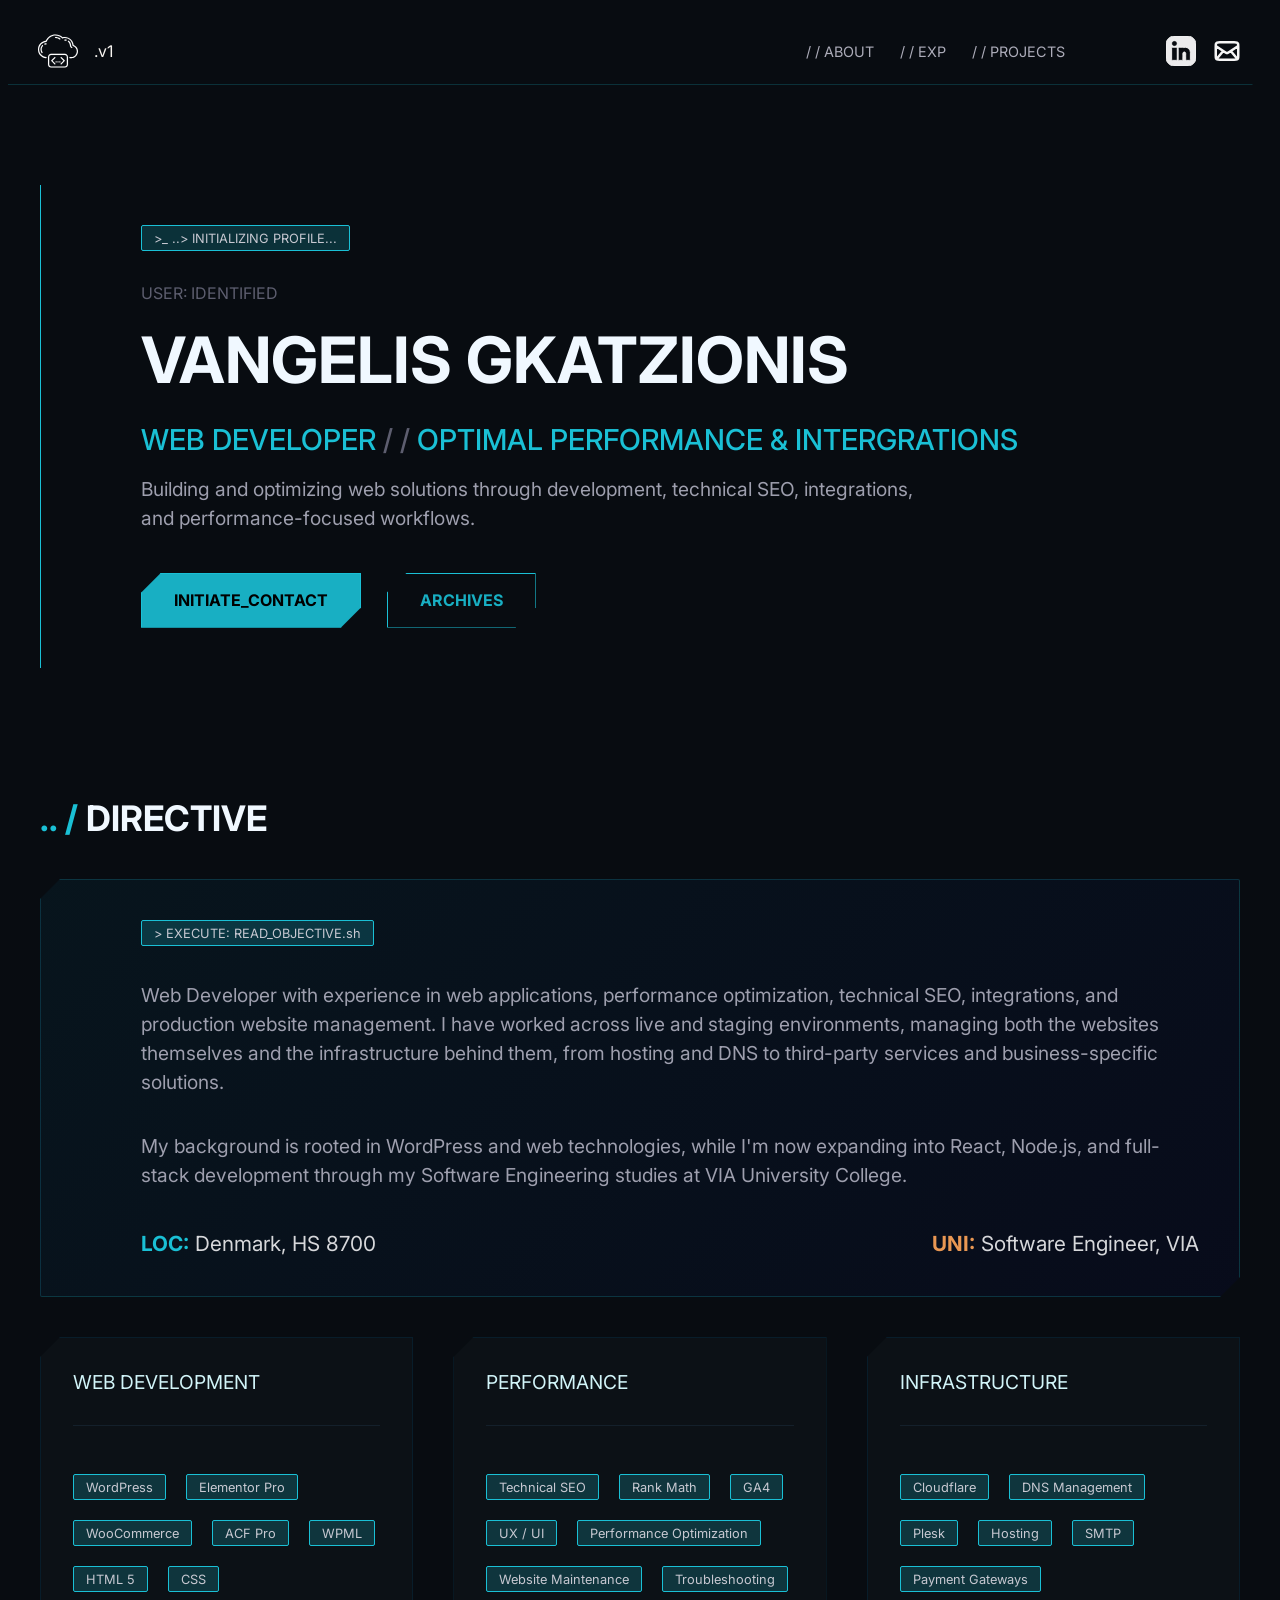
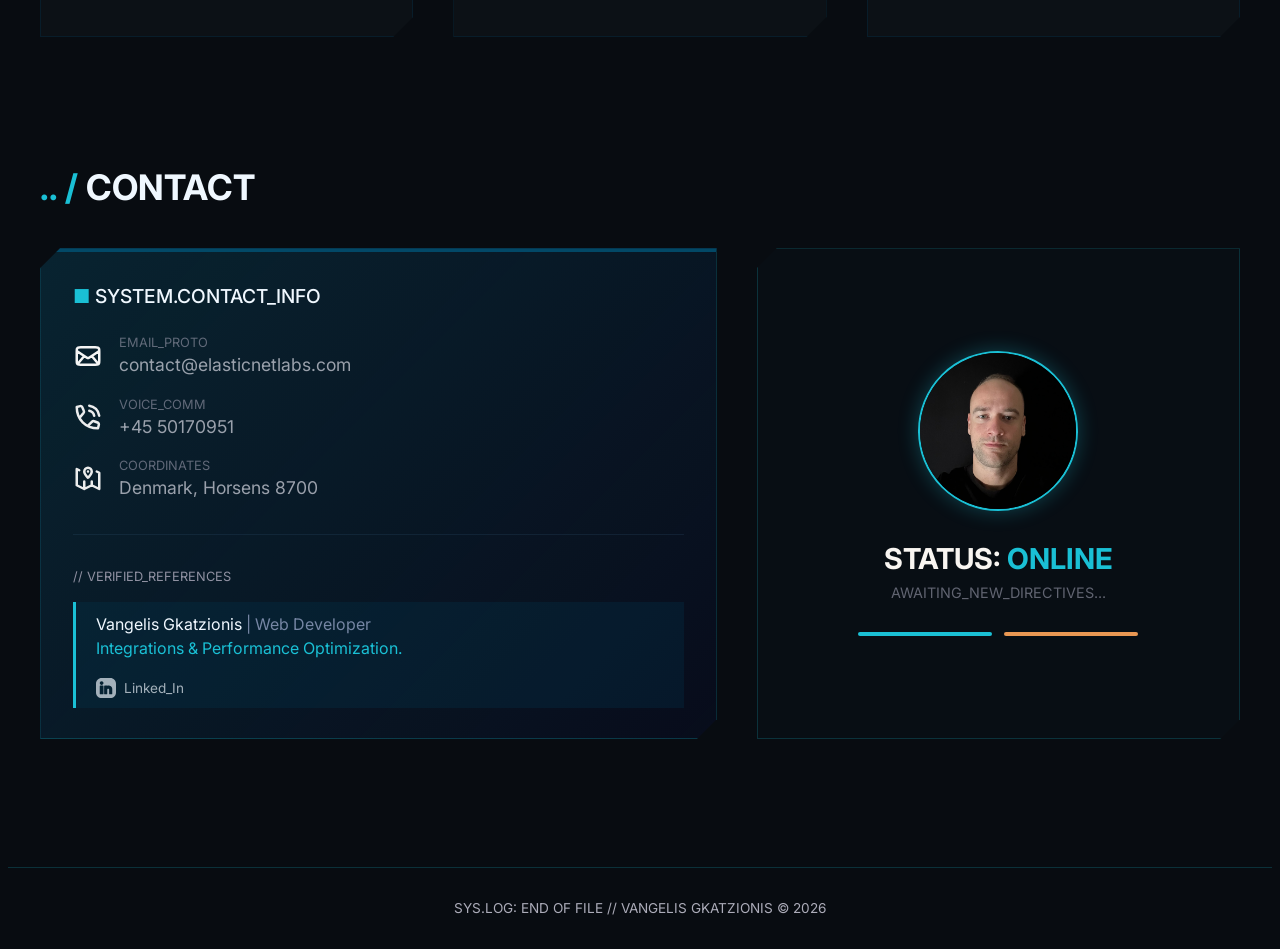
==== index.html @ a61b1f84 "First commit" ====
<!doctype html>
<html lang="en">
  <head>
    <meta charset="UTF-8" />
    <meta name="viewport" content="width=device-width, initial-scale=1.0" />
    <title>My Portfolio</title>
    <link rel="preconnect" href="https://fonts.googleapis.com" />
    <link rel="preconnect" href="https://fonts.gstatic.com" crossorigin />
    <link
      href="https://fonts.googleapis.com/css2?family=Inter:wght@400;500;700&display=swap"
      rel="stylesheet"
    />
    <link rel="stylesheet" href="../css/resets.css" />
    <link rel="stylesheet" href="../css/color-palette.css" />
    <link rel="stylesheet" href="../css/fonts.css" />
    <link rel="stylesheet" href="../css/nav-menu.css" />
    <link rel="stylesheet" href="../css/styles.css" />
  </head>

  <body>
    <header>
      <nav class="navigation-wrapper">
        <div>
          <a href="index.html" id="web-tag">
            <img src="../images/tag-icon.svg" alt="" width="40px" />
            <span id="logo-text">.v1</span>
          </a>
        </div>

        <ul class="mbtn" role="list">
          <li><a href="about.html">/ / ABOUT</a></li>
          <li><a href="exp.html">/ / EXP</a></li>
          <li><a href="projects.html">/ / PROJECTS</a></li>
        </ul>

        <div id="nav-social">
          <a
            href="https://www.linkedin.com/in/vangelis-gkatzionis/"
            target="_blank"
            rel="noopener noreferrer"
          >
            <img
              src="../images/social-linkedin.svg"
              alt="LinkedIn"
              width="30"
            />
          </a>

          <a href="mailto:contact@elasticnetlabs.com">
            <img
              src="../images/mail-me.svg"
              alt="Email icon in header menu"
              width="30px"
            />
          </a>
        </div>
      </nav>
    </header>

    <main>
      <section id="hero-container">
        <div id="sub-hero-1">
          <span class="text-tag">>_ ..> INITIALIZING PROFILE...</span>

          <span id="hero-subtext">USER: IDENTIFIED</span>

          <h1>VANGELIS GKATZIONIS</h1>

          <h3>
            WEB DEVELOPER <span class="color-split-grey">/ /</span> OPTIMAL
            PERFORMANCE & INTERGRATIONS
          </h3>

          <p>
            Building and optimizing web solutions through development, technical
            SEO, integrations, and performance-focused workflows.
          </p>
        </div>

        <div id="sub-hero-2">
          <a id="button-hero-1" href="#home-contact-wrapper"
            >INITIATE_CONTACT</a
          >
          <a id="button-hero-2" href="projects.html">ARCHIVES</a>
        </div>
      </section>

      <div class="home-section-headlines">
        <h2><span>.. /</span> DIRECTIVE</h2>
      </div>

      <section id="home-about-wrapper">
        <div id="home-about-card">
          <span class="text-tag">> EXECUTE: READ_OBJECTIVE.sh</span>
          <p>
            Web Developer with experience in web applications, performance
            optimization, technical SEO, integrations, and production website
            management. I have worked across live and staging environments,
            managing both the websites themselves and the infrastructure behind
            them, from hosting and DNS to third-party services and
            business-specific solutions.
          </p>
          <p>
            My background is rooted in WordPress and web technologies, while I'm
            now expanding into React, Node.js, and full-stack development
            through my Software Engineering studies at VIA University College.
          </p>
          <div id="home-about-card-footer">
            <h4><span id="text-loc">LOC:</span> Denmark, HS 8700</h4>
            <h4><span id="text-cert">UNI:</span> Software Engineer, VIA</h4>
          </div>
        </div>
      </section>

      <section id="home-exp-card-wrapper">
        <div class="home-exp-card">
          <h3>WEB DEVELOPMENT</h3>
          <div class="divider"></div>
          <ul class="home-exp-card-inner" role="list">
            <li>WordPress</li>
            <li>Elementor Pro</li>
            <li>WooCommerce</li>
            <li>ACF Pro</li>
            <li>WPML</li>
            <li>HTML 5</li>
            <li>CSS</li>
          </ul>
        </div>
        <div class="home-exp-card">
          <h3>PERFORMANCE</h3>
          <div class="divider"></div>
          <ul class="home-exp-card-inner" role="list">
            <li>Technical SEO</li>
            <li>Rank Math</li>
            <li>GA4</li>
            <li>UX / UI</li>
            <li>Performance Optimization</li>
            <li>Website Maintenance</li>
            <li>Troubleshooting</li>
          </ul>
        </div>
        <div class="home-exp-card">
          <h3>INFRASTRUCTURE</h3>
          <div class="divider"></div>
          <ul class="home-exp-card-inner" role="list">
            <li>Cloudflare</li>
            <li>DNS Management</li>
            <li>Plesk</li>
            <li>Hosting</li>
            <li>SMTP</li>
            <li>Payment Gateways</li>
          </ul>
        </div>
      </section>

      <div class="home-section-headlines">
        <h2><span>.. /</span> CONTACT</h2>
      </div>

      <section id="home-contact-wrapper">
        <div id="home-contact-card-1">
          <h3><span id="square-typo">■</span> SYSTEM.CONTACT_INFO</h3>
          <div class="contact-row">
            <span class="icon">
              <img src="../images/mail-me.svg" width="30px" />
            </span>
            <div class="contact-text">
              <span class="label">EMAIL_PROTO</span>
              <span class="value">contact@elasticnetlabs.com</span>
            </div>
          </div>
          <div class="contact-row">
            <span class="icon">
              <img src="../images/phone-call.svg" width="30px" />
            </span>
            <div class="contact-text">
              <span class="label">VOICE_COMM</span>
              <span class="value">+45 50170951</span>
            </div>
          </div>
          <div class="contact-row">
            <span class="icon">
              <img src="../images/my-map.svg" width="30px" />
            </span>
            <div class="contact-text">
              <span class="label">COORDINATES</span>
              <span class="value">Denmark, Horsens 8700</span>
            </div>
          </div>

          <div class="divider"></div>
          <h5>// VERIFIED_REFERENCES</h5>

          <div class="contact-row-footer">
            <div class="contact-text">
              <span class="label-card-footer"
                >Vangelis Gkatzionis <span>| Web Developer</span></span
              >
              <span class="label-card-footer-2"
                >Integrations & Performance Optimization.</span
              >
              <a
                href="https://www.linkedin.com/in/vangelis-gkatzionis/"
                class="value-card-footer"
                target="_blank"
                rel="noopener noreferrer"
              >
                <svg
                  width="20"
                  height="20"
                  viewBox="0 0 32 32"
                  aria-label="LinkedIn"
                >
                  <path
                    fill="currentColor"
                    d="M23,0H9C4,0,0,4,0,9v14c0,5,4,9,9,9h14c5,0,9-4,9-9V9C32,4,28,0,23,0z M12,25c0,0.6-0.4,1-1,1H7c-0.6,0-1-0.4-1-1V13 c0-0.6,0.4-1,1-1h4c0.6,0,1,0.4,1,1V25z M9,11c-1.7,0-3-1.3-3-3s1.3-3,3-3s3,1.3,3,3S10.7,11,9,11z M26,25c0,0.6-0.4,1-1,1h-3 c-0.6,0-1-0.4-1-1v-3.5v-1v-2c0-0.8-0.7-1.5-1.5-1.5S18,17.7,18,18.5v2v1V25c0,0.6-0.4,1-1,1h-3c-0.6,0-1-0.4-1-1V13 c0-0.6,0.4-1,1-1h4c0.3,0,0.5,0.1,0.7,0.3c0.6-0.2,1.2-0.3,1.8-0.3c3,0,5.5,2.5,5.5,5.5V25z"
                  />
                </svg>

                Linked_In
              </a>
            </div>
          </div>
        </div>

        <div id="home-contact-card-2">
          <div class="profile-circle">
            <img src="../images/selfie.jpg" alt="Vangelis Gkatzionis" />
          </div>

          <div class="status-block">
            <h3>
              <span class="status-label">STATUS:</span>
              <span class="status-value">ONLINE</span>
            </h3>
            <h4>AWAITING_NEW_DIRECTIVES...</h4>
          </div>

          <div class="status-bars">
            <div class="bar bar-cyan"></div>
            <div class="bar bar-orange"></div>
          </div>
        </div>
      </section>
    </main>

    <footer>
      <div id="footer-wrapper">
        <h5>SYS.LOG: END OF FILE // VANGELIS GKATZIONIS © 2026</h5>
      </div>
    </footer>
  </body>
</html>
---- css/resets.css ----
*,
*::before,
*::after {
  box-sizing: border-box;
}

html {
  -moz-text-size-adjust: none;
  -webkit-text-size-adjust: none;
  font-size: 100%;
  text-size-adjust: none;
}

body,
h1,
h2,
h3,
h4,
p,
figure,
blockquote,
dl,
dd {
  margin-block-end: 0;
}

ul[role="list"],
ol[role="list"] {
  list-style: none;
}

body {
  min-height: 100vh;
  line-height: 1.5;
}

h1,
h2,
h3,
h4,
button,
input,
label {
  line-height: 1.1;
}

h1,
h2,
h3,
h4 {
  text-wrap: balance;
}

a:not([class]) {
  text-decoration-skip-ink: auto;
  color: currentColor;
}

img,
picture {
  max-width: 100%;
  display: block;
}

input,
button,
textarea,
select {
  font-family: inherit;
  font-size: inherit;
}

textarea:not([rows]) {
  min-height: 10em;
}

:target {
  scroll-margin-block: 5ex;
}
---- css/color-palette.css ----
:root {
  --grey-h: 236;
  --grey-s: 9;
  --orange-h: 27;
  --orange-s: 77;
  --midnight-h: 214;
  --midnight-s: 35;
  --light-blue-h: 187;
  --light-blue-s: 78;
  --light-blue-l: 47%;
  --grey-500: hsl(var(--grey-h) var(--grey-s) 65%);
  --orange-400: hsl(var(--orange-h) var(--orange-s) 62%);
  --midnight-950: hsl(var(--midnight-h) var(--midnight-s) 5%);
  --light-blue-200: hsl(var(--light-blue-h) var(--light-blue-s) 90%);
  --light-blue-400: hsl(
    var(--light-blue-h) var(--light-blue-s) var(--light-blue-l)
  );
  --light-blue-500: hsl(var(--light-blue-h) var(--light-blue-s) 43%);

  --light-blue-glass: hsl(
    var(--light-blue-h) var(--light-blue-s) var(--light-blue-l) / 0.2
  );

  --off-white: hsl(34, 33%, 96%);
  --blue-glow: hsla(187, 78%, 47%, 0.3);

  --color-paragraph: var(--grey-500);
  --color-background: var(--midnight-950);
  --color-text: var(--off-white);
  --color-border: var(--light-blue-400);
  --color-split-blue: var(--light-blue-400);
  --color-split-orange: var(--orange-400);
  --color-tag-back: var(--light-blue-glass);
  --color-button: var(--light-blue-500);
}
---- css/fonts.css ----
:root {
  --font-primary: "Inter", sans-serif;
}

body {
  font-family: var(--font-primary);
  background-color: var(--color-background);
  color: aliceblue;
}

h1 {
  font-family: var(--font-primary);
  font-weight: 700;
  font-size: clamp(2.5rem, 5vw, 5rem);
  line-height: 1.1;
  margin: 0;
}

h2 {
  font-size: clamp(1.8rem, 3vw, 2.2rem);
  font-weight: 700;
  line-height: 1.2;
}

h3 {
  font-size: clamp(0.5rem, 2.5vw, 1.75rem);
  font-weight: 700;
  line-height: 1.1;
}

h4 {
  font-size: clamp(0.9rem, 2.5vw, 1.3rem);
  font-weight: 400;
}

p {
  font-size: clamp(0.9rem, 2vw, 1.2rem);
  line-height: 1.5;
  font-weight: 400;
  color: var(--color-paragraph);
}
---- css/nav-menu.css ----
header {
  position: sticky;
  top: 0px;
  z-index: 100;
  background-color: var(--color-background);
}

.navigation-wrapper {
  display: grid;
  grid-template-columns: auto 1fr auto;
  align-items: center;
  width: 100%;
  max-width: 1500px;
  margin: 0 auto;
  margin-top: 10px;
  padding: 5px 10px 5px 10px;
  gap: 1rem;
  clip-path: polygon(
    20px 0,
    100% 0,
    100% calc(100% - 20px),
    calc(100% - 20px) 100%,
    0 100%,
    0 20px
  );
  border-bottom: 1px solid var(--color-tag-back);
}

#web-tag {
  display: flex;
  align-items: center;
  grid-column: 1;
  gap: 1rem;
  justify-self: start;
  margin-left: 20px;
  color: var(--off-white);
  text-decoration: none;
  font-size: 1.2rem;
  line-height: 1.4rem;
}

#logo-text {
  font-size: 1rem;
}

.mbtn {
  display: flex;
  flex-direction: row;
  grid-column: 2;
  justify-self: end;
  align-items: center;
  list-style: none;
  flex-wrap: wrap;
  margin-right: 5rem;
  gap: 1rem;
}

.mbtn a {
  position: relative;
  font-size: 0.9rem;
  padding: 5px 5px 10px 5px;
  text-decoration: none;
  color: hsla(237, 9%, 70%, 1);
  transition: color 0.3s ease;
}

.mbtn a::after {
  content: "";
  position: absolute;
  bottom: 0;
  left: 0;
  width: 100%;
  height: 2px;
  background-color: var(--color-split-blue);
  transform: scaleX(0);
  transform-origin: left;
  transition: transform 0.3s ease;
}

.mbtn a:hover {
  color: var(--color-split-blue);
}

.mbtn a:hover::after {
  transform: scaleX(1);
}

.mbtn a.active {
  color: var(--color-split-blue);
}

#nav-social {
  display: flex;
  flex-direction: row;
  grid-column: 3;
  gap: 1rem;
  margin-right: 20px;
}

#footer-wrapper {
  display: flex;
  flex-direction: row;
  width: 100%;
  margin: 0 auto;
  margin-top: clamp(5rem, 10vw, 10rem);
  padding: 30px 0px 30px 0px;
  align-items: center;
  justify-content: center;
  border-top: 1px solid var(--color-tag-back);
}

#footer-wrapper > h5 {
  margin: 0%;
  font-size: 0.85rem;
  font-weight: 400;
  color: hsla(237, 9%, 70%, 1);
}
---- css/styles.css ----
body {
  display: grid;
  grid-template-rows: auto 1fr auto;
  min-height: 100vh;
}

header,
main,
footer {
  min-width: 0;
}

main {
  padding-left: 20px;
  padding-right: 20px;
}

.color-split-grey {
  color: hsl(236 9% 40%);
}

#hero-container {
  display: flex;
  flex-direction: column;
  align-items: flex-start;
  width: 100%;
  max-width: 1200px;
  margin: 0 auto;
  margin-top: 100px;
  padding: clamp(1.5rem, 5vw, 2.5rem) clamp(1.5rem, 5vw, 2.5rem)
    clamp(1.5rem, 5vw, 2.5rem) clamp(1.5rem, 8vw, 6.25rem);
  border-left: 1px solid var(--color-border);
}

#sub-hero-1 {
  display: flex;
  flex-direction: column;
  flex-wrap: wrap;
  align-items: flex-start;
  width: 100%;
  max-width: 100%;
}

.text-tag {
  background-color: var(--color-tag-back);
  padding: 3px 12px 2px 12px;
  font-size: 0.8rem;
  border: 1px solid var(--color-border);
  border-radius: 2px;
  color: hsl(var(--grey-h) var(--grey-s) 80%);
}

#hero-subtext {
  margin-top: 30px;
  color: hsl(236 9% 40%);
}

#sub-hero-1 > h1 {
  margin-top: 20px;
}

#sub-hero-1 > h3 {
  color: var(--color-split-blue);
  font-size: clamp(1.3rem, 4vw, 1.8rem);
  font-weight: 500;
}



#sub-hero-1 p {
  max-width: 66ch;
}

#sub-hero-2 {
  display: flex;
  flex-direction: row;
  flex-wrap: wrap;
  gap: clamp(0.75rem, 2vw, 2rem);
  margin-top: 40px;
}

#sub-hero-2 a {
  padding: clamp(0.6rem, 1.5vw, 0.9rem) clamp(1.2rem, 3vw, 2rem);
  white-space: nowrap;
  text-decoration: none;
  clip-path: polygon(
    20px 0,
    100% 0,
    100% calc(100% - 20px),
    calc(100% - 20px) 100%,
    0 100%,
    0 20px
  );
}

#button-hero-1 {
  background-color: var(--color-button);
  transition: background-color 0.1s ease-in;
  border: 1px solid var(--color-border);
  color: black;
  font-weight: 700;
}

#button-hero-1:hover {
  background-color: hsl(187, 78%, 70%);
}

#button-hero-2 {
  border: 1px solid var(--color-border);
  transition: background-color 0.1s ease-in;
  color: var(--color-button);
  font-weight: 700;
}

#button-hero-2:hover {
  background-color: var(--color-tag-back);
  color: var(--color-button);
  border-color: hsl(187, 78%, 60%);
}

.home-section-headlines {
  display: flex;
  flex-direction: column;
  align-items: flex-start;
  width: 100%;
  max-width: 1200px;
  margin: 0 auto;
  margin-top: 100px;
}

.home-section-headlines span {
  color: var(--color-split-blue);
}

#home-about-wrapper {
  display: flex;
  flex-direction: column;
  align-items: flex-start;
  width: 100%;
  max-width: 1200px;
  margin: 0 auto;
}

#home-about-card {
  display: flex;
  flex-direction: row;
  flex-wrap: wrap;
  gap: clamp(0.75rem, 2vw, 1rem);
  margin-top: 40px;
  padding: clamp(1.5rem, 5vw, 2.5rem) clamp(1.5rem, 5vw, 2.5rem)
    clamp(1.5rem, 5vw, 2.5rem) clamp(1.5rem, 8vw, 6.25rem);
  clip-path: polygon(
    20px 0,
    100% 0,
    100% calc(100% - 20px),
    calc(100% - 20px) 100%,
    0 100%,
    0 20px
  );
  background: linear-gradient(
    135deg,
    hsla(197, 81%, 17%, 0.2),
    hsla(236, 79%, 15%, 0.2)
  );
  border: 1px solid var(--color-tag-back);
  border-radius: 2px;
}

#home-about-card-footer {
  display: flex;
  flex-direction: row;
  align-items: center;
  width: 100%;
  justify-content: space-between;
  gap: 30px;
}

#home-about-card-footer > h4 {
  color: #d7d8db;
}

#text-loc {
  color: var(--color-split-blue);
  font-weight: 700;
}

#text-cert {
  color: var(--color-split-orange);
  font-weight: 700;
}

#home-exp-card-wrapper {
  display: grid;
  grid-template-columns: repeat(auto-fit, minmax(280px, 1fr));
  align-items: start;
  width: 100%;
  max-width: 1200px;
  margin: 0 auto;
  margin-top: 40px;
  gap: 2.5rem;
}

.home-exp-card {
  display: flex;
  flex-direction: column;
  align-items: flex-start;
  width: 100%;
  gap: 1rem;
  padding: clamp(0.6rem, 1.5vw, 0.9rem) clamp(1.2rem, 3vw, 2rem);
  height: 300px;
  min-height: fit-content;
  clip-path: polygon(
    20px 0,
    100% 0,
    100% calc(100% - 20px),
    calc(100% - 20px) 100%,
    0 100%,
    0 20px
  );
  background-color: hsla(196, 23%, 9%, 0.427);
  border: 1px solid hsla(198, 100%, 16%, 0.33);
}

.home-exp-card > h3 {
  font-size: 1.2rem;
  font-weight: 400;
  color: var(--light-blue-200);
}

.home-exp-card-inner {
  display: flex;
  flex-direction: row;
  flex-wrap: wrap;
  align-items: flex-start;
  padding: 0px;
  gap: clamp(0.75rem, 2vw, 1.25rem);
  width: 100%;
}

.home-exp-card-inner > li {
  background-color: var(--color-tag-back);
  padding: 3px 12px 2px 12px;
  font-size: 0.8rem;
  border: 1px solid var(--color-border);
  border-radius: 2px;
  color: hsl(var(--grey-h) var(--grey-s) 80%);
}

#home-contact-wrapper {
  display: grid;
  grid-template-columns: minmax(0, 1.4fr) minmax(0, 1fr);
  gap: 2rem;
  align-items: stretch;
  width: 100%;
  max-width: 1200px;
  margin: 0 auto;
  margin-top: 40px;
  gap: 2.5rem;
}

@media (max-width: 900px) {
  #home-contact-wrapper {
    grid-template-columns: 1fr;
  }
}

#home-contact-card-1 {
  display: flex;
  flex-direction: column;
  align-items: flex-start;
  width: 100%;
  gap: 1rem;
  padding: clamp(0.6rem, 1.5vw, 0.9rem) clamp(1.2rem, 3vw, 2rem);
  padding-bottom: 30px;
  /* height: 300px;
  min-height: fit-content; */
  clip-path: polygon(
    20px 0,
    100% 0,
    100% calc(100% - 20px),
    calc(100% - 20px) 100%,
    0 100%,
    0 20px
  );
  background: linear-gradient(
    135deg,
    hsla(197, 81%, 17%, 0.5),
    hsla(236, 79%, 15%, 0.2)
  );
  border: 1px solid var(--color-tag-back);
  border-top: 4px solid rgba(3, 79, 111, 0.906);
}

#square-typo {
  color: var(--color-split-blue);
}

#home-contact-card-1 > h3 {
  font-size: 1.2rem;
  font-weight: 500;
  margin-bottom: 10px;
}

.contact-row {
  display: flex;
  align-items: center;
  gap: 1rem;
}

.label {
  font-size: 0.8rem;
  font-weight: 400;
  color: hsla(237, 9%, 60%, 0.656);
}

.value {
  font-size: 1.1rem;
  font-weight: 400;
  color: hsla(235, 15%, 86%, 0.708);
}

.contact-text {
  display: flex;
  flex-direction: column;
  gap: 0p;
}

.divider {
  height: 1px;
  background-color: hsla(207, 42%, 33%, 0.222);
  width: 100%;
  margin: 1rem 0;
}

.body-divider {
  height: 1px;
  background-color: hsla(207, 41%, 59%, 0.16);
  width: 100%;
  max-width: 1600px;
  margin: auto;
  margin-top: 80px;
  margin-bottom: 45px;
}

#home-contact-card-1 > h5 {
  font-size: 0.8rem;
  font-weight: 400;
  margin: 0;
  color: hsl(236 9% 60%);
}

.contact-row-footer {
  display: flex;
  align-items: center;
  gap: 1rem;
  background-color: hsla(198, 100%, 16%, 0.274);
  width: 100%;
  padding: 10px;
  padding-left: 20px;
  border-left: 3px solid var(--light-blue-400);
}

.label-card-footer > span {
  color: rgb(118, 134, 164);
}

.label-card-footer-2 {
  color: var(--light-blue-400);
  margin-bottom: 8px;
}

.value-card-footer {
  display: flex;
  flex-direction: row;
  gap: 0.5rem;
  width: fit-content;
  color: rgb(163, 176, 186);
  text-decoration: none;
  font-size: 0.85rem;
  margin-top: 10px;
  transition: color ease 0.2s;
}

.value-card-footer:hover {
  color: var(--color-split-orange);
}

#home-contact-card-2 {
  display: flex;
  flex-direction: column;
  align-items: center;
  justify-content: center;
  gap: 2rem;
  width: 100%;
  height: 100%;
  padding: clamp(1.5rem, 5vw, 2.5rem);
  text-align: center;
  clip-path: polygon(
    20px 0,
    100% 0,
    100% calc(100% - 20px),
    calc(100% - 20px) 100%,
    0 100%,
    0 20px
  );
  border: 1px solid var(--color-tag-back);
  background-color: hsla(198, 100%, 16%, 0.05);
}

.profile-circle {
  display: flex;
  align-items: center;
  justify-content: center;
  overflow: hidden;
  width: 160px;
  height: 160px;
  border-radius: 50%;
  border: 2px solid var(--color-border);
  box-shadow: 0 0 20px var(--blue-glow);
}

.profile-circle img {
  width: 100%;
  height: 100%;
  object-fit: cover;
}

.status-block h3 {
  font-size: clamp(1.3rem, 3vw, 1.8rem);
  font-weight: 700;
  margin: 0;
}

.status-label {
  color: var(--off-white);
}

.status-value {
  color: var(--color-split-blue);
}

.status-block h4 {
  font-size: 0.9rem;
  color: hsla(237, 9%, 60%, 0.656);
  margin: 0.6rem 0 0;
}

.status-bars {
  display: flex;
  flex-direction: row;
  gap: 0.75rem;
  width: 100%;
  max-width: 280px;
}

.bar {
  height: 4px;
  flex: 1;
  border-radius: 2px;
}

.bar-cyan {
  background-color: var(--color-split-blue);
}

.bar-orange {
  background-color: var(--color-split-orange);
}

#about-card {
  display: flex;
  flex-direction: row;
  flex-wrap: wrap;
  width: 100%;
  max-width: 1200px;
  margin: 0 auto;
  gap: clamp(0.75rem, 2vw, 1rem);
  margin-top: 40px;
  padding: clamp(1.5rem, 5vw, 2.5rem) clamp(1.5rem, 5vw, 2.5rem)
    clamp(1.5rem, 5vw, 2.5rem) clamp(1.5rem, 8vw, 6.25rem);
  clip-path: polygon(
    20px 0,
    100% 0,
    100% calc(100% - 20px),
    calc(100% - 20px) 100%,
    0 100%,
    0 20px
  );
  background: linear-gradient(
    135deg,
    hsla(197, 81%, 17%, 0.2),
    hsla(236, 79%, 15%, 0.2)
  );
  border: 1px solid var(--color-tag-back);
  border-radius: 2px;
}

#card-footer {
  display: flex;
  flex-direction: row;
  align-items: center;
  width: 100%;
  justify-content: space-between;
  gap: 30px;
}

#about-card-footer > h4 {
  color: #d7d8db;
}

#text-loc {
  color: var(--color-split-blue);
  font-weight: 700;
}

#text-cert {
  color: var(--color-split-orange);
  font-weight: 700;
}

.exp-wrapper {
  display: flex;
  flex-direction: column;
  align-items: flex-start;
  width: 100%;
  max-width: 1200px;
  margin: 0 auto;
}

.exp-card {
  display: flex;
  flex-direction: row;
  flex-wrap: wrap;
  gap: clamp(0.75rem, 2vw, 1rem);
  margin-top: 40px;
  padding: clamp(1.5rem, 5vw, 2.5rem) clamp(1.5rem, 5vw, 2.5rem)
    clamp(1.5rem, 5vw, 2.5rem) clamp(1.5rem, 8vw, 6.25rem);
  clip-path: polygon(
    20px 0,
    100% 0,
    100% calc(100% - 20px),
    calc(100% - 20px) 100%,
    0 100%,
    0 20px
  );
  background: linear-gradient(
    135deg,
    hsla(197, 81%, 17%, 0.2),
    hsla(236, 79%, 15%, 0.2)
  );
  border: 1px solid var(--color-tag-back);
  border-radius: 2px;
}

.exp-text-tag {
  background-color: var(--color-tag-back);
  padding: 3px 12px 2px 12px;
  font-size: 0.8rem;
  border: 1px solid var(--color-border);
  border-radius: 2px;
  color: hsl(var(--grey-h) var(--grey-s) 80%);
}

.home-about-card-footer {
  display: flex;
  flex-direction: row;
  align-items: center;
  width: 100%;
  justify-content: space-between;
  gap: 30px;
}

.home-about-card-footer > h4 {
  color: #d7d8db;
}

.text-loc {
  color: var(--color-split-blue);
  font-weight: 700;
}

.text-cert {
  color: var(--color-split-orange);
  font-weight: 700;
}

#project-desc-wrapper {
  display: flex;
  flex-direction: column;
  align-items: flex-start;
  width: 100%;
  max-width: 1200px;
  margin: 0 auto;
}

#project-desc-card {
  display: flex;
  flex-direction: row;
  flex-wrap: wrap;
  gap: clamp(0.75rem, 2vw, 1rem);
  margin-top: 40px;
  padding: clamp(1.5rem, 5vw, 2.5rem) clamp(1.5rem, 5vw, 2.5rem)
    clamp(1.5rem, 5vw, 2.5rem) clamp(1.5rem, 8vw, 6.25rem);
  clip-path: polygon(
    20px 0,
    100% 0,
    100% calc(100% - 20px),
    calc(100% - 20px) 100%,
    0 100%,
    0 20px
  );
  background: linear-gradient(
    135deg,
    hsla(197, 81%, 17%, 0.2),
    hsla(236, 79%, 15%, 0.2)
  );
  border: 1px solid var(--color-tag-back);
  border-radius: 2px;
}

#project-desc-card-footer {
  display: flex;
  flex-direction: row;
  align-items: center;
  width: 100%;
  justify-content: space-between;
  gap: 30px;
}

#project-desc-card-footer > h4 {
  color: #d7d8db;
}

#text-proj-loc {
  color: var(--color-split-blue);
  font-weight: 700;
}

#text-proj-cert {
  color: var(--color-split-orange);
  font-weight: 700;
}

#project-skill-wrapper {
  display: grid;
  grid-template-columns: repeat(auto-fit, minmax(280px, 1fr));
  align-items: start;
  width: 100%;
  max-width: 1200px;
  margin: 0 auto;
  margin-top: 40px;
  gap: 2.5rem;
}

.project-skill-card {
  display: flex;
  flex-direction: column;
  align-items: flex-start;
  width: 100%;
  gap: 1rem;
  padding: clamp(0.6rem, 1.5vw, 0.9rem) clamp(1.2rem, 3vw, 2rem);
  height: 300px;
  min-height: fit-content;
  clip-path: polygon(
    20px 0,
    100% 0,
    100% calc(100% - 20px),
    calc(100% - 20px) 100%,
    0 100%,
    0 20px
  );
  background-color: hsla(196, 23%, 9%, 0.427);
  border: 1px solid hsla(198, 100%, 16%, 0.33);
}

#project-skil-tag-wrapper {
  display: flex;
  flex-direction: row;
  text-decoration: none;
  gap: 0.5rem;
}

.project-skill-text-tag {
  background-color: var(--color-tag-back);
  padding: 3px 12px 2px 12px;
  font-size: 1.1rem;
  border: 1px solid var(--color-border);
  border-radius: 2px;
  color: hsl(var(--grey-h) var(--grey-s) 80%);
  transition: background-color ease 0.2s;
}

.project-skill-text-tag:hover {
  background-color: var(--color-split-blue);
  padding: 3px 12px 2px 12px;
  font-size: 1.1rem;
  border: 1px solid var(--color-border);
  border-radius: 2px;
  color: hsl(var(--grey-h) var(--grey-s) 10%);
}

.project-skill-card > h3 {
  font-size: 1.2rem;
  font-weight: 400;
  color: var(--light-blue-200);
}

.project-skill-card-inner {
  display: flex;
  flex-direction: row;
  flex-wrap: wrap;
  align-items: flex-start;
  padding: 0px;
  gap: clamp(0.75rem, 2vw, 1.25rem);
  width: 100%;
}

.project-skill-card-inner > li {
  background-color: var(--color-tag-back);
  padding: 3px 12px 2px 12px;
  font-size: 0.8rem;
  border: 1px solid var(--color-border);
  border-radius: 2px;
  color: hsl(var(--grey-h) var(--grey-s) 80%);
}
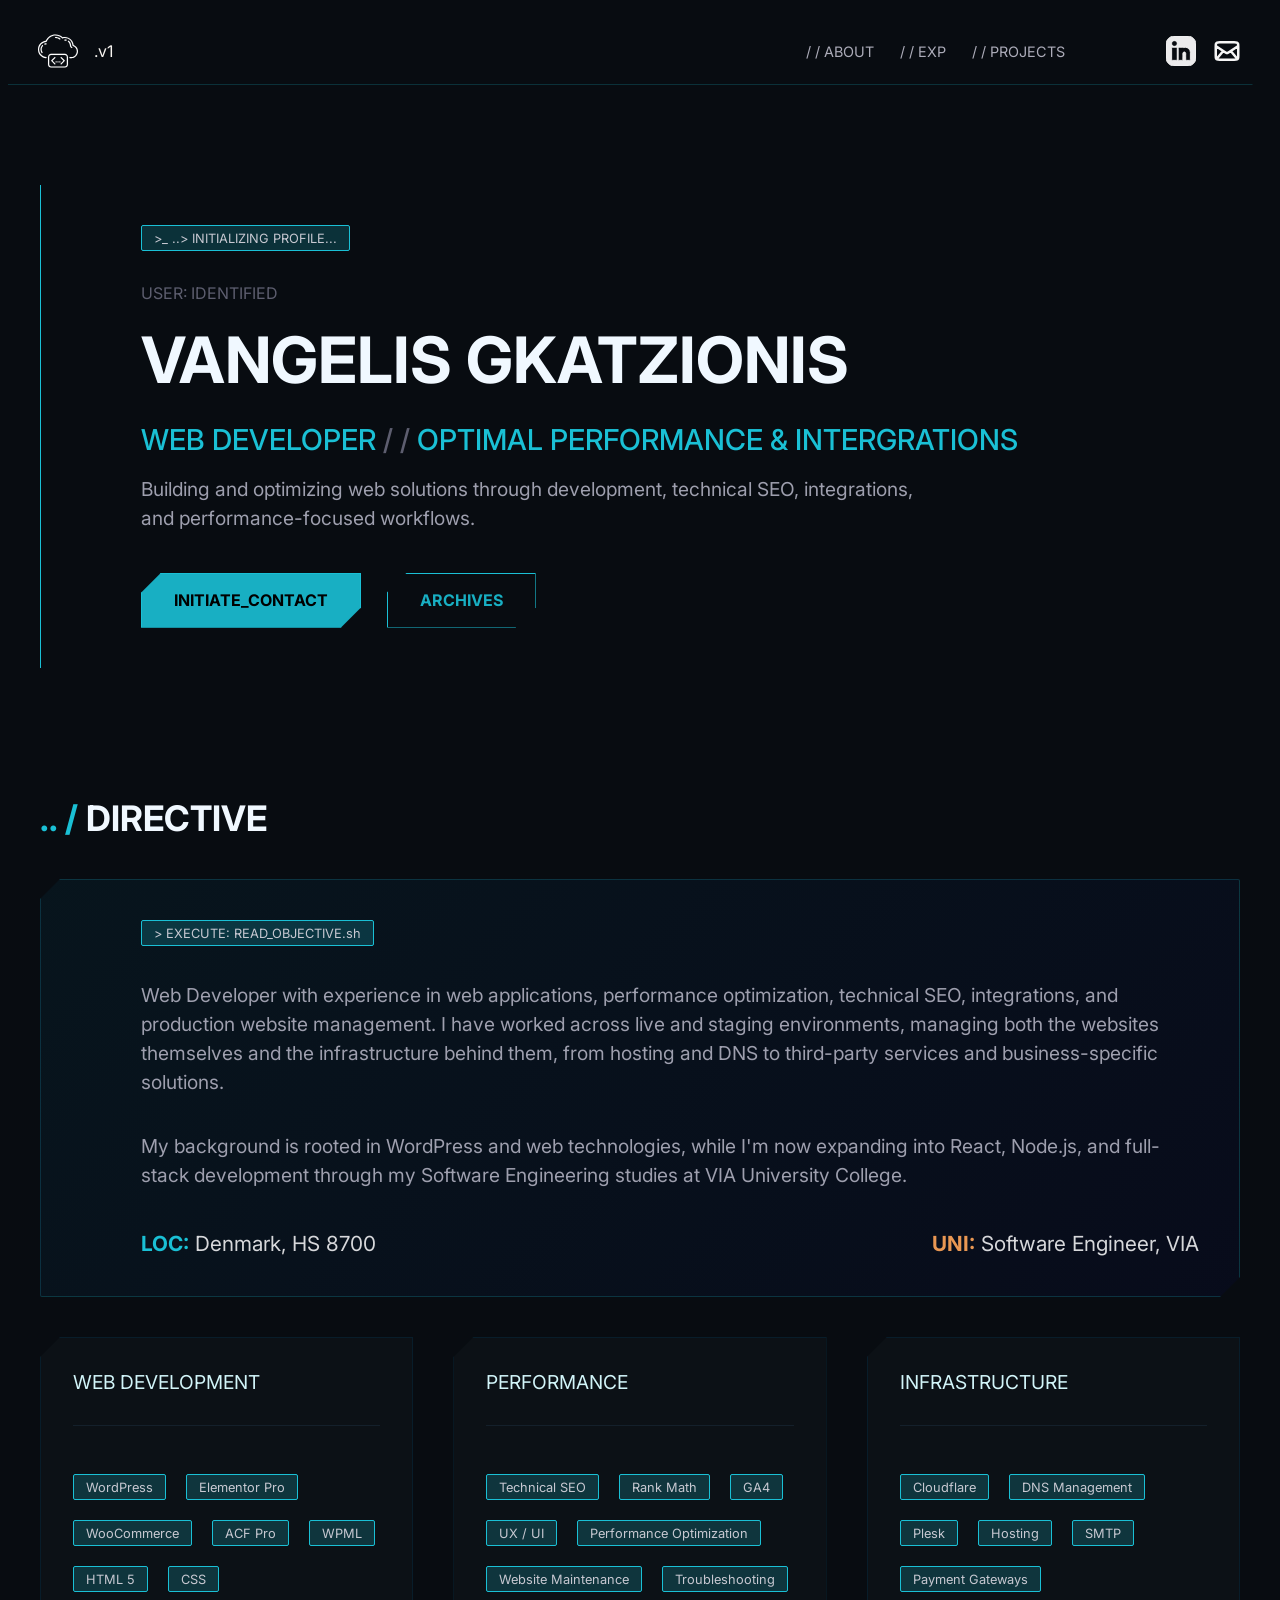
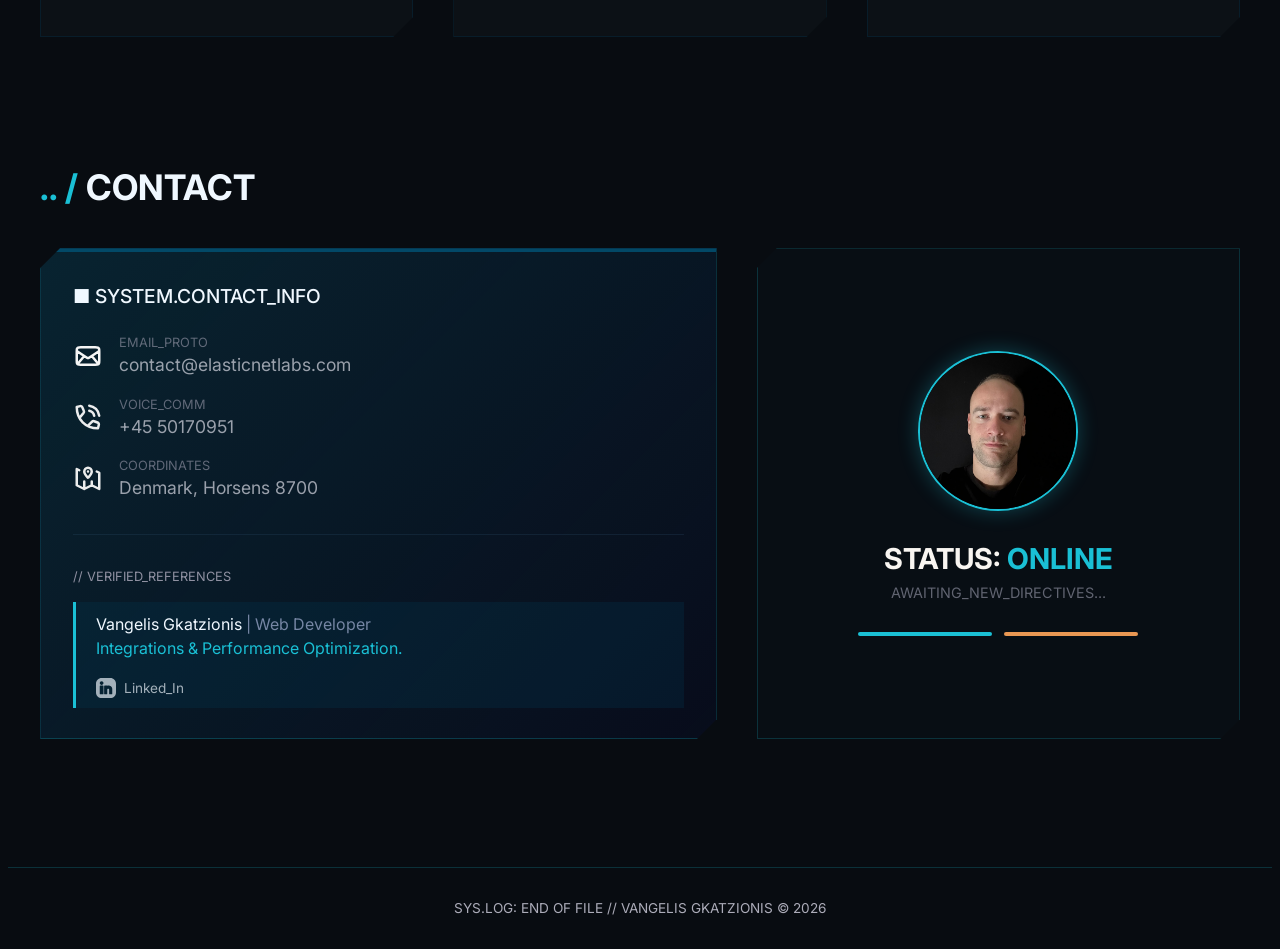
==== commit f797b384: "W3C html fixes" ====
--- a/index.html
+++ b/index.html
@@ -22,7 +22,7 @@
       <nav class="navigation-wrapper">
         <div>
           <a href="index.html" id="web-tag">
-            <img src="../images/tag-icon.svg" alt="" width="40px" />
+            <img src="../images/tag-icon.svg" alt="website logo" width="40" />
             <span id="logo-text">.v1</span>
           </a>
         </div>
@@ -50,7 +50,7 @@
             <img
               src="../images/mail-me.svg"
               alt="Email icon in header menu"
-              width="30px"
+              width="30"
             />
           </a>
         </div>
@@ -162,7 +162,11 @@
           <h3><span id="square-typo">■</span> SYSTEM.CONTACT_INFO</h3>
           <div class="contact-row">
             <span class="icon">
-              <img src="../images/mail-me.svg" width="30px" />
+              <img
+                src="../images/mail-me.svg"
+                alt="small mail icon"
+                width="30"
+              />
             </span>
             <div class="contact-text">
               <span class="label">EMAIL_PROTO</span>
@@ -171,7 +175,11 @@
           </div>
           <div class="contact-row">
             <span class="icon">
-              <img src="../images/phone-call.svg" width="30px" />
+              <img
+                src="../images/phone-call.svg"
+                alt="small phone icon"
+                width="30"
+              />
             </span>
             <div class="contact-text">
               <span class="label">VOICE_COMM</span>
@@ -180,7 +188,7 @@
           </div>
           <div class="contact-row">
             <span class="icon">
-              <img src="../images/my-map.svg" width="30px" />
+              <img src="../images/my-map.svg" alt="small map icon" width="30" />
             </span>
             <div class="contact-text">
               <span class="label">COORDINATES</span>
@@ -225,7 +233,7 @@
 
         <div id="home-contact-card-2">
           <div class="profile-circle">
-            <img src="../images/selfie.jpg" alt="Vangelis Gkatzionis" />
+            <img src="../images/selfie.jpg" alt="a photo of me" />
           </div>
 
           <div class="status-block">
--- a/css/styles.css
+++ b/css/styles.css
@@ -65,8 +65,6 @@
   font-weight: 500;
 }
 
-
-
 #sub-hero-1 p {
   max-width: 66ch;
 }
@@ -272,8 +270,6 @@
   gap: 1rem;
   padding: clamp(0.6rem, 1.5vw, 0.9rem) clamp(1.2rem, 3vw, 2rem);
   padding-bottom: 30px;
-  /* height: 300px;
-  min-height: fit-content; */
   clip-path: polygon(
     20px 0,
     100% 0,
@@ -291,7 +287,7 @@
   border-top: 4px solid rgba(3, 79, 111, 0.906);
 }
 
-#square-typo {
+.square-typo {
   color: var(--color-split-blue);
 }
 
